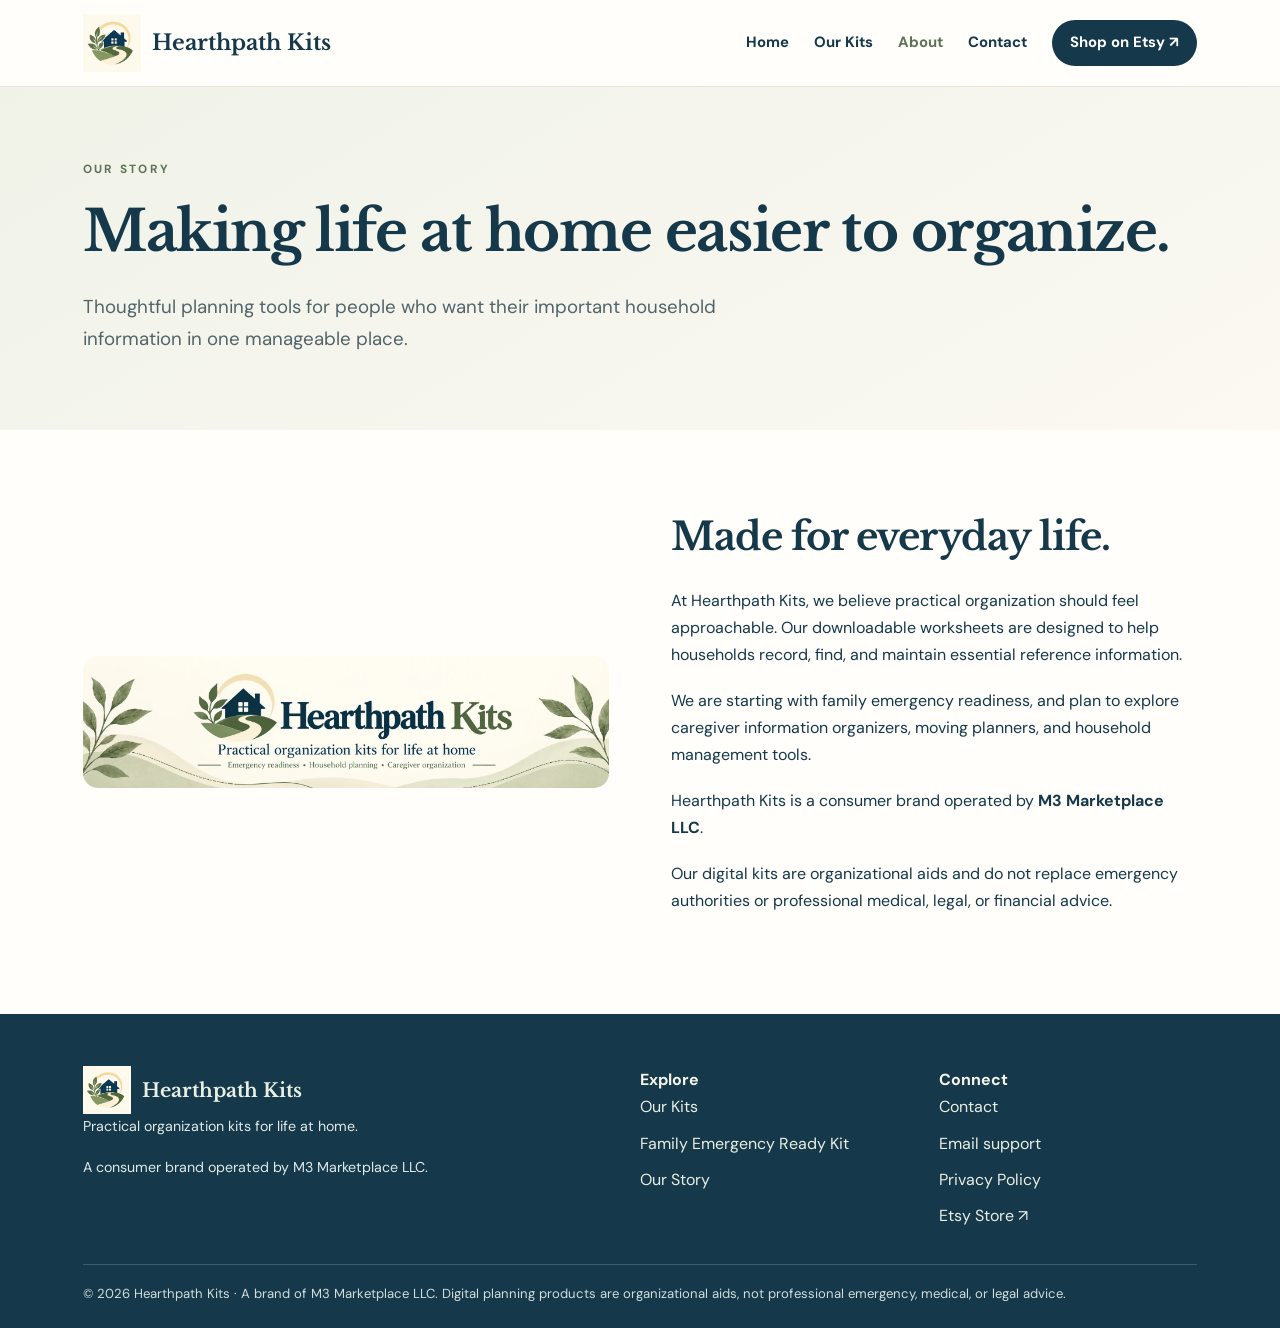
==== about/index.html @ b1d8ac0b "Add files via upload Corrected initial site setup." ====
<!doctype html><html lang="en"><head><meta charset="utf-8"><meta name="viewport" content="width=device-width, initial-scale=1"><title>About Hearthpath Kits | Hearthpath Kits</title><meta name="description" content="Learn why Hearthpath Kits creates easy-to-use digital organization planners for homes and families."><meta name="theme-color" content="#15394a"><link rel="canonical" href="https://hearthpathkits.com/about/"><link rel="icon" href="/assets/favicon.png" type="image/png"><link rel="stylesheet" href="/site.css"><meta property="og:type" content="website"><meta property="og:site_name" content="Hearthpath Kits"><meta property="og:title" content="About Hearthpath Kits"><meta property="og:description" content="Learn why Hearthpath Kits creates easy-to-use digital organization planners for homes and families."><meta property="og:image" content="https://hearthpathkits.com/assets/kit-cover.webp"></head><body><a class="skip" href="#main">Skip to content</a><header class="site-head"><div class="wrap header-in"><a class="brand" href="/"><img src="/assets/emblem.webp" alt="" width="58" height="58">Hearthpath Kits</a><button class="menu-toggle" type="button" aria-controls="primary-nav" aria-expanded="false">Menu ☰</button><nav id="primary-nav" class="nav" aria-label="Main navigation"><a href="/">Home</a><a href="/kits/">Our Kits</a><a href="/about/" aria-current="page">About</a><a href="/contact/">Contact</a><a class="nav-cta" href="https://www.etsy.com/listing/4603201135/family-emergency-planner-printable" target="_blank" rel="noopener noreferrer">Shop on Etsy ↗</a></nav></div></header><main id="main"><section class="page-hero"><div class="wrap"><p class="eyebrow">Our story</p><h1>Making life at home easier to organize.</h1><p class="lead">Thoughtful planning tools for people who want their important household information in one manageable place.</p></div></section><section class="section section-white"><div class="wrap feature-grid"><img src="/assets/brand-banner.webp" loading="lazy" alt="Hearthpath Kits botanical house-and-path brand" style="box-shadow:none"><div><h2>Made for everyday life.</h2><p>At Hearthpath Kits, we believe practical organization should feel approachable. Our downloadable worksheets are designed to help households record, find, and maintain essential reference information.</p><p>We are starting with family emergency readiness, and plan to explore caregiver information organizers, moving planners, and household management tools.</p><p>Hearthpath Kits is a consumer brand operated by <strong>M3 Marketplace LLC</strong>.</p><p>Our digital kits are organizational aids and do not replace emergency authorities or professional medical, legal, or financial advice.</p></div></div></section></main><footer class="footer"><div class="wrap"><div class="footer-grid"><div><a class="brand" href="/"><img src="/assets/emblem.webp" alt="" width="48" height="48">Hearthpath Kits</a><p>Practical organization kits for life at home.</p><p>A consumer brand operated by M3 Marketplace LLC.</p></div><div><strong>Explore</strong><div class="footer-links"><a href="/kits/">Our Kits</a><a href="/product/">Family Emergency Ready Kit</a><a href="/about/">Our Story</a></div></div><div><strong>Connect</strong><div class="footer-links"><a href="/contact/">Contact</a><a href="mailto:support@hearthpathkits.com">Email support</a><a href="/privacy/">Privacy Policy</a><a href="https://www.etsy.com/listing/4603201135/family-emergency-planner-printable" target="_blank" rel="noopener noreferrer">Etsy Store ↗</a></div></div></div><div class="fineprint">© 2026 Hearthpath Kits · A brand of M3 Marketplace LLC. Digital planning products are organizational aids, not professional emergency, medical, or legal advice.</div></div></footer><script src="/site.js" defer></script></body></html>
---- site.css ----
@import url('https://fonts.googleapis.com/css2?family=DM+Sans:wght@400;500;600;700&family=Libre+Baskerville:wght@400;700&display=swap');
:root{--ink:#15394a;--sage:#5d7356;--leaf:#788a68;--cream:#fbf9f2;--paper:#fffefa;--line:#e5e6db;--muted:#52646a;--gold:#e7c985}*{box-sizing:border-box}html{scroll-behavior:smooth}body{margin:0;color:var(--ink);background:var(--cream);font:16px/1.7 'DM Sans',Arial,sans-serif}a{color:inherit}img{max-width:100%;height:auto}h1,h2,h3{font-family:'Libre Baskerville',Georgia,serif;line-height:1.3;letter-spacing:-.025em}h1{font-size:clamp(2.2rem,4.4vw,4.5rem);margin:.1em 0 .4em}h2{font-size:clamp(1.8rem,3vw,2.65rem);margin:0 0 .65em}h3{font-size:1.23rem}p{margin:0 0 1.15em}.wrap{max-width:1170px;margin:0 auto;padding:0 28px}.skip{position:absolute;left:-999px;top:0}.skip:focus{left:12px;top:12px;background:#fff;padding:12px;z-index:20}.site-head{background:rgba(255,254,250,.97);border-bottom:1px solid var(--line);position:sticky;top:0;z-index:10}.header-in{display:flex;align-items:center;justify-content:space-between;min-height:86px;gap:18px}.brand{display:flex;align-items:center;gap:11px;text-decoration:none;font-family:'Libre Baskerville',Georgia,serif;font-weight:700;font-size:1.35rem;white-space:nowrap}.brand img{width:58px;height:58px;object-fit:contain}.nav{display:flex;align-items:center;gap:25px}.nav a{text-decoration:none;font-size:.93rem;font-weight:700}.nav a:hover,.nav a[aria-current=page]{color:var(--sage)}.nav .nav-cta{background:var(--ink);color:white;padding:10px 18px;border-radius:99px}.nav .nav-cta:hover{background:var(--sage);color:#fff}.menu-toggle{display:none;background:none;border:1px solid var(--line);padding:9px 12px;border-radius:8px;color:var(--ink);font:inherit}.eyebrow{font-weight:700;text-transform:uppercase;letter-spacing:.19em;color:var(--sage);font-size:.74rem;margin-bottom:16px}.lead{font-size:1.17rem;color:var(--muted);max-width:640px}.hero{padding:74px 0 86px;overflow:hidden;background:radial-gradient(circle at 95% 3%,#e7ebd9,transparent 38%),linear-gradient(180deg,#fbf9f2,#f7f5eb)}.hero-grid{display:grid;grid-template-columns:1.04fr .96fr;gap:62px;align-items:center}.hero-visual{position:relative;padding:22px}.hero-visual:before{content:'';position:absolute;inset:7% 2% 0 12%;background:#e3e9d8;border-radius:42% 48% 30% 45%;transform:rotate(-7deg)}.hero-visual img{position:relative;width:100%;max-width:515px;border-radius:18px;box-shadow:0 22px 54px #15394a22}.btn{display:inline-flex;align-items:center;justify-content:center;padding:14px 22px;border-radius:10px;text-decoration:none;font-weight:700;line-height:1.3;transition:.2s}.btn-primary{background:var(--ink);color:white}.btn-primary:hover{background:#315a5a}.btn-outline{border:1.5px solid var(--sage);color:var(--ink)}.btn-outline:hover{background:#eaf0e6}.actions{display:flex;gap:12px;flex-wrap:wrap;margin-top:26px}.small-note{font-size:.82rem;color:var(--muted);margin-top:16px}.section{padding:82px 0}.section-soft{background:#f0f2e8}.section-white{background:var(--paper)}.center{text-align:center}.center .lead{margin:auto}.cards{display:grid;grid-template-columns:repeat(3,1fr);gap:22px;margin-top:38px}.card{background:var(--paper);border:1px solid var(--line);border-radius:16px;padding:26px;box-shadow:0 8px 25px #15394a08}.card h3{margin:8px 0 12px}.number{display:inline-flex;align-items:center;justify-content:center;background:#e8eedf;color:var(--ink);width:42px;height:42px;border-radius:100%;font-weight:700}.feature-grid{display:grid;grid-template-columns:1fr 1fr;gap:62px;align-items:center}.feature-grid img{border-radius:15px;box-shadow:0 20px 40px #15394a19}.ticks{list-style:none;padding:0}.ticks li{margin-bottom:13px;padding-left:30px;position:relative}.ticks li:before{content:'✓';position:absolute;left:0;color:var(--sage);font-weight:700}.kicker{font-size:.95rem;text-transform:uppercase;letter-spacing:.09em;color:var(--sage);font-weight:700}.pill{display:inline-block;background:#e8eee3;border-radius:99px;padding:5px 12px;color:#344c37;font-size:.78rem;font-weight:700}.product-card{display:grid;grid-template-columns:240px 1fr;gap:34px;align-items:center;background:white;padding:26px;border:1px solid var(--line);border-radius:18px;max-width:840px;margin:34px auto 0}.product-card img{border-radius:10px}.price{font-family:'Libre Baskerville',Georgia,serif;font-size:1.7rem;font-weight:700}.page-hero{padding:72px 0 54px;background:linear-gradient(150deg,#f0f2e8,#fbf9f2)}.page-hero p{max-width:720px}.gallery{display:grid;grid-template-columns:repeat(3,1fr);gap:18px;margin:35px 0}.gallery img{border-radius:13px;box-shadow:0 10px 22px #15394a0d}.faq{max-width:800px;margin:35px auto}.faq details{border-bottom:1px solid var(--line);padding:18px 4px}.faq summary{cursor:pointer;font-weight:700}.faq details p{padding-top:14px}.notice{border-left:4px solid var(--leaf);padding:14px 20px;background:#f1f3ea;margin-top:27px}.footer{background:#15394a;color:#f6f5e9;padding:52px 0 22px}.footer a{color:#e9eee3}.footer-grid{display:grid;grid-template-columns:2fr 1fr 1fr;gap:40px}.footer .brand{font-size:1.2rem}.footer .brand img{height:48px;width:48px}.footer p{color:#e0e9e8;font-size:.89rem}.footer-links{display:flex;flex-direction:column;gap:9px}.footer-links a{text-decoration:none}.fineprint{border-top:1px solid #ffffff30;margin-top:35px;padding-top:18px;color:#d1dcdb;font-size:.82rem}.text-body{max-width:850px}.text-body h2{margin-top:1.35em}.text-body ul{padding-left:24px}.hero-mini{max-width:520px}.inline-link{color:#33675a;font-weight:700}.cta-band{background:#dfe8d7;padding:62px 0;text-align:center}.brand-banner{display:block;width:min(100%,850px);margin:auto;mix-blend-mode:multiply}a:focus-visible,button:focus-visible{outline:3px solid #b78b40;outline-offset:3px}@media(max-width:760px){.wrap{padding:0 20px}.header-in{min-height:72px}.brand{font-size:1.03rem}.brand img{width:48px;height:48px}.menu-toggle{display:block}.nav{display:none;position:absolute;top:72px;left:0;right:0;background:#fffefa;border-bottom:1px solid var(--line);padding:20px;flex-direction:column;align-items:stretch;gap:12px}.nav.open{display:flex}.nav a{padding:8px}.hero{padding:42px 0 57px}.hero-grid,.feature-grid{grid-template-columns:1fr;gap:34px}.hero-visual{max-width:490px;margin:auto}.cards,.gallery{grid-template-columns:1fr}.cards{gap:14px}.section{padding:56px 0}.product-card{grid-template-columns:1fr;max-width:470px;gap:18px}.product-card img{max-width:230px;margin:auto}.footer-grid{grid-template-columns:1fr;gap:20px}}
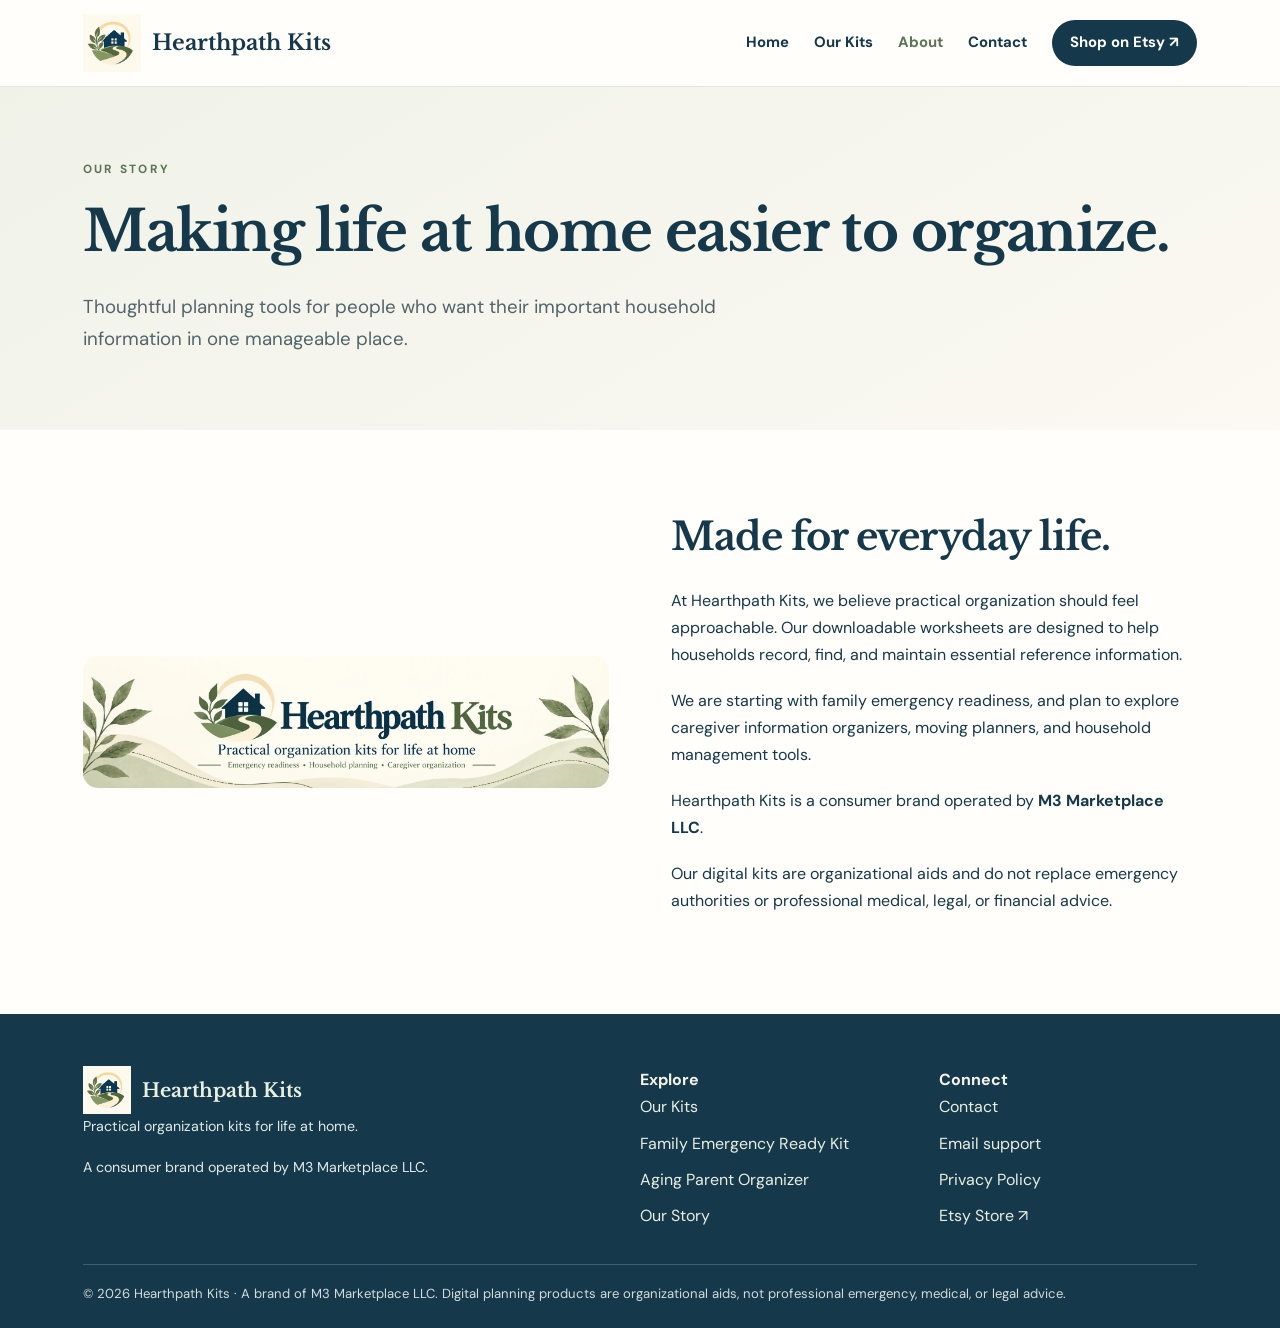
==== commit 5b9dbbaa: "Add files via upload" ====
--- a/about/index.html
+++ b/about/index.html
@@ -1 +1,2 @@
-<!doctype html><html lang="en"><head><meta charset="utf-8"><meta name="viewport" content="width=device-width, initial-scale=1"><title>About Hearthpath Kits | Hearthpath Kits</title><meta name="description" content="Learn why Hearthpath Kits creates easy-to-use digital organization planners for homes and families."><meta name="theme-color" content="#15394a"><link rel="canonical" href="https://hearthpathkits.com/about/"><link rel="icon" href="/assets/favicon.png" type="image/png"><link rel="stylesheet" href="/site.css"><meta property="og:type" content="website"><meta property="og:site_name" content="Hearthpath Kits"><meta property="og:title" content="About Hearthpath Kits"><meta property="og:description" content="Learn why Hearthpath Kits creates easy-to-use digital organization planners for homes and families."><meta property="og:image" content="https://hearthpathkits.com/assets/kit-cover.webp"></head><body><a class="skip" href="#main">Skip to content</a><header class="site-head"><div class="wrap header-in"><a class="brand" href="/"><img src="/assets/emblem.webp" alt="" width="58" height="58">Hearthpath Kits</a><button class="menu-toggle" type="button" aria-controls="primary-nav" aria-expanded="false">Menu ☰</button><nav id="primary-nav" class="nav" aria-label="Main navigation"><a href="/">Home</a><a href="/kits/">Our Kits</a><a href="/about/" aria-current="page">About</a><a href="/contact/">Contact</a><a class="nav-cta" href="https://www.etsy.com/listing/4603201135/family-emergency-planner-printable" target="_blank" rel="noopener noreferrer">Shop on Etsy ↗</a></nav></div></header><main id="main"><section class="page-hero"><div class="wrap"><p class="eyebrow">Our story</p><h1>Making life at home easier to organize.</h1><p class="lead">Thoughtful planning tools for people who want their important household information in one manageable place.</p></div></section><section class="section section-white"><div class="wrap feature-grid"><img src="/assets/brand-banner.webp" loading="lazy" alt="Hearthpath Kits botanical house-and-path brand" style="box-shadow:none"><div><h2>Made for everyday life.</h2><p>At Hearthpath Kits, we believe practical organization should feel approachable. Our downloadable worksheets are designed to help households record, find, and maintain essential reference information.</p><p>We are starting with family emergency readiness, and plan to explore caregiver information organizers, moving planners, and household management tools.</p><p>Hearthpath Kits is a consumer brand operated by <strong>M3 Marketplace LLC</strong>.</p><p>Our digital kits are organizational aids and do not replace emergency authorities or professional medical, legal, or financial advice.</p></div></div></section></main><footer class="footer"><div class="wrap"><div class="footer-grid"><div><a class="brand" href="/"><img src="/assets/emblem.webp" alt="" width="48" height="48">Hearthpath Kits</a><p>Practical organization kits for life at home.</p><p>A consumer brand operated by M3 Marketplace LLC.</p></div><div><strong>Explore</strong><div class="footer-links"><a href="/kits/">Our Kits</a><a href="/product/">Family Emergency Ready Kit</a><a href="/about/">Our Story</a></div></div><div><strong>Connect</strong><div class="footer-links"><a href="/contact/">Contact</a><a href="mailto:support@hearthpathkits.com">Email support</a><a href="/privacy/">Privacy Policy</a><a href="https://www.etsy.com/listing/4603201135/family-emergency-planner-printable" target="_blank" rel="noopener noreferrer">Etsy Store ↗</a></div></div></div><div class="fineprint">© 2026 Hearthpath Kits · A brand of M3 Marketplace LLC. Digital planning products are organizational aids, not professional emergency, medical, or legal advice.</div></div></footer><script src="/site.js" defer></script></body></html>+<!DOCTYPE html>
+<html lang="en"><head><meta charset="utf-8"/><meta content="width=device-width, initial-scale=1" name="viewport"/><title>About Hearthpath Kits | Hearthpath Kits</title><meta content="Learn why Hearthpath Kits creates easy-to-use digital organization planners for homes and families." name="description"/><meta content="#15394a" name="theme-color"/><link href="https://hearthpathkits.com/about/" rel="canonical"/><link href="/assets/favicon.png" rel="icon" type="image/png"/><link href="/site.css" rel="stylesheet"/><meta content="website" property="og:type"/><meta content="Hearthpath Kits" property="og:site_name"/><meta content="About Hearthpath Kits" property="og:title"/><meta content="Learn why Hearthpath Kits creates easy-to-use digital organization planners for homes and families." property="og:description"/><meta content="https://hearthpathkits.com/assets/kit-cover.webp" property="og:image"/></head><body><a class="skip" href="#main">Skip to content</a><header class="site-head"><div class="wrap header-in"><a class="brand" href="/"><img alt="" height="58" src="/assets/emblem.png" width="58"/>Hearthpath Kits</a><button aria-controls="primary-nav" aria-expanded="false" class="menu-toggle" type="button">Menu ☰</button><nav aria-label="Main navigation" class="nav" id="primary-nav"><a href="/">Home</a><a href="/kits/">Our Kits</a><a aria-current="page" href="/about/">About</a><a href="/contact/">Contact</a><a class="nav-cta" href="https://www.etsy.com/listing/4603201135/family-emergency-planner-printable" rel="noopener noreferrer" target="_blank">Shop on Etsy ↗</a></nav></div></header><main id="main"><section class="page-hero"><div class="wrap"><p class="eyebrow">Our story</p><h1>Making life at home easier to organize.</h1><p class="lead">Thoughtful planning tools for people who want their important household information in one manageable place.</p></div></section><section class="section section-white"><div class="wrap feature-grid"><img alt="Hearthpath Kits botanical house-and-path brand" loading="lazy" src="/assets/brand-banner.png" style="box-shadow:none"/><div><h2>Made for everyday life.</h2><p>At Hearthpath Kits, we believe practical organization should feel approachable. Our downloadable worksheets are designed to help households record, find, and maintain essential reference information.</p><p>We are starting with family emergency readiness, and plan to explore caregiver information organizers, moving planners, and household management tools.</p><p>Hearthpath Kits is a consumer brand operated by <strong>M3 Marketplace LLC</strong>.</p><p>Our digital kits are organizational aids and do not replace emergency authorities or professional medical, legal, or financial advice.</p></div></div></section></main><footer class="footer"><div class="wrap"><div class="footer-grid"><div><a class="brand" href="/"><img alt="" height="48" src="/assets/emblem.png" width="48"/>Hearthpath Kits</a><p>Practical organization kits for life at home.</p><p>A consumer brand operated by M3 Marketplace LLC.</p></div><div><strong>Explore</strong><div class="footer-links"><a href="/kits/">Our Kits</a><a href="/product/">Family Emergency Ready Kit</a><a href="/caregiver/">Aging Parent Organizer</a><a href="/about/">Our Story</a></div></div><div><strong>Connect</strong><div class="footer-links"><a href="/contact/">Contact</a><a href="mailto:support@hearthpathkits.com">Email support</a><a href="/privacy/">Privacy Policy</a><a href="https://www.etsy.com/listing/4603201135/family-emergency-planner-printable" rel="noopener noreferrer" target="_blank">Etsy Store ↗</a></div></div></div><div class="fineprint">© 2026 Hearthpath Kits · A brand of M3 Marketplace LLC. Digital planning products are organizational aids, not professional emergency, medical, or legal advice.</div></div></footer><script defer="" src="/site.js"></script></body></html>
--- a/site.css
+++ b/site.css
@@ -1,2 +1,26 @@
 @import url('https://fonts.googleapis.com/css2?family=DM+Sans:wght@400;500;600;700&family=Libre+Baskerville:wght@400;700&display=swap');
 :root{--ink:#15394a;--sage:#5d7356;--leaf:#788a68;--cream:#fbf9f2;--paper:#fffefa;--line:#e5e6db;--muted:#52646a;--gold:#e7c985}*{box-sizing:border-box}html{scroll-behavior:smooth}body{margin:0;color:var(--ink);background:var(--cream);font:16px/1.7 'DM Sans',Arial,sans-serif}a{color:inherit}img{max-width:100%;height:auto}h1,h2,h3{font-family:'Libre Baskerville',Georgia,serif;line-height:1.3;letter-spacing:-.025em}h1{font-size:clamp(2.2rem,4.4vw,4.5rem);margin:.1em 0 .4em}h2{font-size:clamp(1.8rem,3vw,2.65rem);margin:0 0 .65em}h3{font-size:1.23rem}p{margin:0 0 1.15em}.wrap{max-width:1170px;margin:0 auto;padding:0 28px}.skip{position:absolute;left:-999px;top:0}.skip:focus{left:12px;top:12px;background:#fff;padding:12px;z-index:20}.site-head{background:rgba(255,254,250,.97);border-bottom:1px solid var(--line);position:sticky;top:0;z-index:10}.header-in{display:flex;align-items:center;justify-content:space-between;min-height:86px;gap:18px}.brand{display:flex;align-items:center;gap:11px;text-decoration:none;font-family:'Libre Baskerville',Georgia,serif;font-weight:700;font-size:1.35rem;white-space:nowrap}.brand img{width:58px;height:58px;object-fit:contain}.nav{display:flex;align-items:center;gap:25px}.nav a{text-decoration:none;font-size:.93rem;font-weight:700}.nav a:hover,.nav a[aria-current=page]{color:var(--sage)}.nav .nav-cta{background:var(--ink);color:white;padding:10px 18px;border-radius:99px}.nav .nav-cta:hover{background:var(--sage);color:#fff}.menu-toggle{display:none;background:none;border:1px solid var(--line);padding:9px 12px;border-radius:8px;color:var(--ink);font:inherit}.eyebrow{font-weight:700;text-transform:uppercase;letter-spacing:.19em;color:var(--sage);font-size:.74rem;margin-bottom:16px}.lead{font-size:1.17rem;color:var(--muted);max-width:640px}.hero{padding:74px 0 86px;overflow:hidden;background:radial-gradient(circle at 95% 3%,#e7ebd9,transparent 38%),linear-gradient(180deg,#fbf9f2,#f7f5eb)}.hero-grid{display:grid;grid-template-columns:1.04fr .96fr;gap:62px;align-items:center}.hero-visual{position:relative;padding:22px}.hero-visual:before{content:'';position:absolute;inset:7% 2% 0 12%;background:#e3e9d8;border-radius:42% 48% 30% 45%;transform:rotate(-7deg)}.hero-visual img{position:relative;width:100%;max-width:515px;border-radius:18px;box-shadow:0 22px 54px #15394a22}.btn{display:inline-flex;align-items:center;justify-content:center;padding:14px 22px;border-radius:10px;text-decoration:none;font-weight:700;line-height:1.3;transition:.2s}.btn-primary{background:var(--ink);color:white}.btn-primary:hover{background:#315a5a}.btn-outline{border:1.5px solid var(--sage);color:var(--ink)}.btn-outline:hover{background:#eaf0e6}.actions{display:flex;gap:12px;flex-wrap:wrap;margin-top:26px}.small-note{font-size:.82rem;color:var(--muted);margin-top:16px}.section{padding:82px 0}.section-soft{background:#f0f2e8}.section-white{background:var(--paper)}.center{text-align:center}.center .lead{margin:auto}.cards{display:grid;grid-template-columns:repeat(3,1fr);gap:22px;margin-top:38px}.card{background:var(--paper);border:1px solid var(--line);border-radius:16px;padding:26px;box-shadow:0 8px 25px #15394a08}.card h3{margin:8px 0 12px}.number{display:inline-flex;align-items:center;justify-content:center;background:#e8eedf;color:var(--ink);width:42px;height:42px;border-radius:100%;font-weight:700}.feature-grid{display:grid;grid-template-columns:1fr 1fr;gap:62px;align-items:center}.feature-grid img{border-radius:15px;box-shadow:0 20px 40px #15394a19}.ticks{list-style:none;padding:0}.ticks li{margin-bottom:13px;padding-left:30px;position:relative}.ticks li:before{content:'✓';position:absolute;left:0;color:var(--sage);font-weight:700}.kicker{font-size:.95rem;text-transform:uppercase;letter-spacing:.09em;color:var(--sage);font-weight:700}.pill{display:inline-block;background:#e8eee3;border-radius:99px;padding:5px 12px;color:#344c37;font-size:.78rem;font-weight:700}.product-card{display:grid;grid-template-columns:240px 1fr;gap:34px;align-items:center;background:white;padding:26px;border:1px solid var(--line);border-radius:18px;max-width:840px;margin:34px auto 0}.product-card img{border-radius:10px}.price{font-family:'Libre Baskerville',Georgia,serif;font-size:1.7rem;font-weight:700}.page-hero{padding:72px 0 54px;background:linear-gradient(150deg,#f0f2e8,#fbf9f2)}.page-hero p{max-width:720px}.gallery{display:grid;grid-template-columns:repeat(3,1fr);gap:18px;margin:35px 0}.gallery img{border-radius:13px;box-shadow:0 10px 22px #15394a0d}.faq{max-width:800px;margin:35px auto}.faq details{border-bottom:1px solid var(--line);padding:18px 4px}.faq summary{cursor:pointer;font-weight:700}.faq details p{padding-top:14px}.notice{border-left:4px solid var(--leaf);padding:14px 20px;background:#f1f3ea;margin-top:27px}.footer{background:#15394a;color:#f6f5e9;padding:52px 0 22px}.footer a{color:#e9eee3}.footer-grid{display:grid;grid-template-columns:2fr 1fr 1fr;gap:40px}.footer .brand{font-size:1.2rem}.footer .brand img{height:48px;width:48px}.footer p{color:#e0e9e8;font-size:.89rem}.footer-links{display:flex;flex-direction:column;gap:9px}.footer-links a{text-decoration:none}.fineprint{border-top:1px solid #ffffff30;margin-top:35px;padding-top:18px;color:#d1dcdb;font-size:.82rem}.text-body{max-width:850px}.text-body h2{margin-top:1.35em}.text-body ul{padding-left:24px}.hero-mini{max-width:520px}.inline-link{color:#33675a;font-weight:700}.cta-band{background:#dfe8d7;padding:62px 0;text-align:center}.brand-banner{display:block;width:min(100%,850px);margin:auto;mix-blend-mode:multiply}a:focus-visible,button:focus-visible{outline:3px solid #b78b40;outline-offset:3px}@media(max-width:760px){.wrap{padding:0 20px}.header-in{min-height:72px}.brand{font-size:1.03rem}.brand img{width:48px;height:48px}.menu-toggle{display:block}.nav{display:none;position:absolute;top:72px;left:0;right:0;background:#fffefa;border-bottom:1px solid var(--line);padding:20px;flex-direction:column;align-items:stretch;gap:12px}.nav.open{display:flex}.nav a{padding:8px}.hero{padding:42px 0 57px}.hero-grid,.feature-grid{grid-template-columns:1fr;gap:34px}.hero-visual{max-width:490px;margin:auto}.cards,.gallery{grid-template-columns:1fr}.cards{gap:14px}.section{padding:56px 0}.product-card{grid-template-columns:1fr;max-width:470px;gap:18px}.product-card img{max-width:230px;margin:auto}.footer-grid{grid-template-columns:1fr;gap:20px}}
+
+/* v1.1: larger actual-PDF previews and accessible native full-size image links */
+.worksheet-feature{display:block;position:relative;max-width:430px;margin:0 auto;text-decoration:none;color:var(--ink)}
+.worksheet-feature img{display:block;width:100%;height:auto;border-radius:12px;box-shadow:0 15px 42px #15394a25}
+.preview-hint{position:absolute;bottom:14px;left:14px;right:14px;background:#15394aee;color:white;padding:9px 12px;text-align:center;border-radius:8px;font-size:.85rem;font-weight:700}
+.gallery-help{text-align:center;color:var(--muted);margin:20px 0 0}
+.worksheet-gallery{grid-template-columns:repeat(2,minmax(0,1fr));gap:26px;max-width:1010px;margin-left:auto;margin-right:auto}
+.worksheet-preview{display:block;text-decoration:none;background:#fffefa;border:1px solid var(--line);border-radius:14px;overflow:hidden;box-shadow:0 10px 25px #15394a15;transition:transform .15s,box-shadow .15s}
+.worksheet-preview:hover{transform:translateY(-3px);box-shadow:0 14px 30px #15394a24}
+.worksheet-preview img{display:block;width:100%;height:auto;border-radius:0;box-shadow:none}
+.worksheet-preview>span{display:block;padding:11px 16px;font-weight:700;font-size:.95rem}
+@media(max-width:760px){.worksheet-gallery{grid-template-columns:1fr;max-width:520px}.worksheet-feature{max-width:430px}}
+
+/* HPK v1.2: second product and accessible previews */
+.caregiver-feature{background:#fffefa}
+.caregiver-feature .feature-grid{grid-template-columns:1.04fr .96fr}
+.caregiver-feature-image{display:block;border-radius:16px;overflow:hidden;box-shadow:0 20px 40px #15394a19}
+.caregiver-feature-image img{width:100%;height:auto;display:block}
+.caregiver-gallery{grid-template-columns:repeat(2,minmax(0,1fr));gap:26px}
+.caregiver-gallery a{display:block;text-decoration:none;background:#fffefa;border:1px solid var(--line);border-radius:15px;overflow:hidden;box-shadow:0 10px 22px #15394a0d}
+.caregiver-gallery img{width:100%;height:auto;display:block;border-radius:0;box-shadow:none}
+.caregiver-gallery span{display:block;padding:12px 18px;font-weight:700;font-size:.9rem}
+.product-card + .product-card{margin-top:24px}
+@media(max-width:760px){.caregiver-feature .feature-grid,.caregiver-gallery{grid-template-columns:1fr}.caregiver-feature-image{max-width:520px;margin:auto}}
